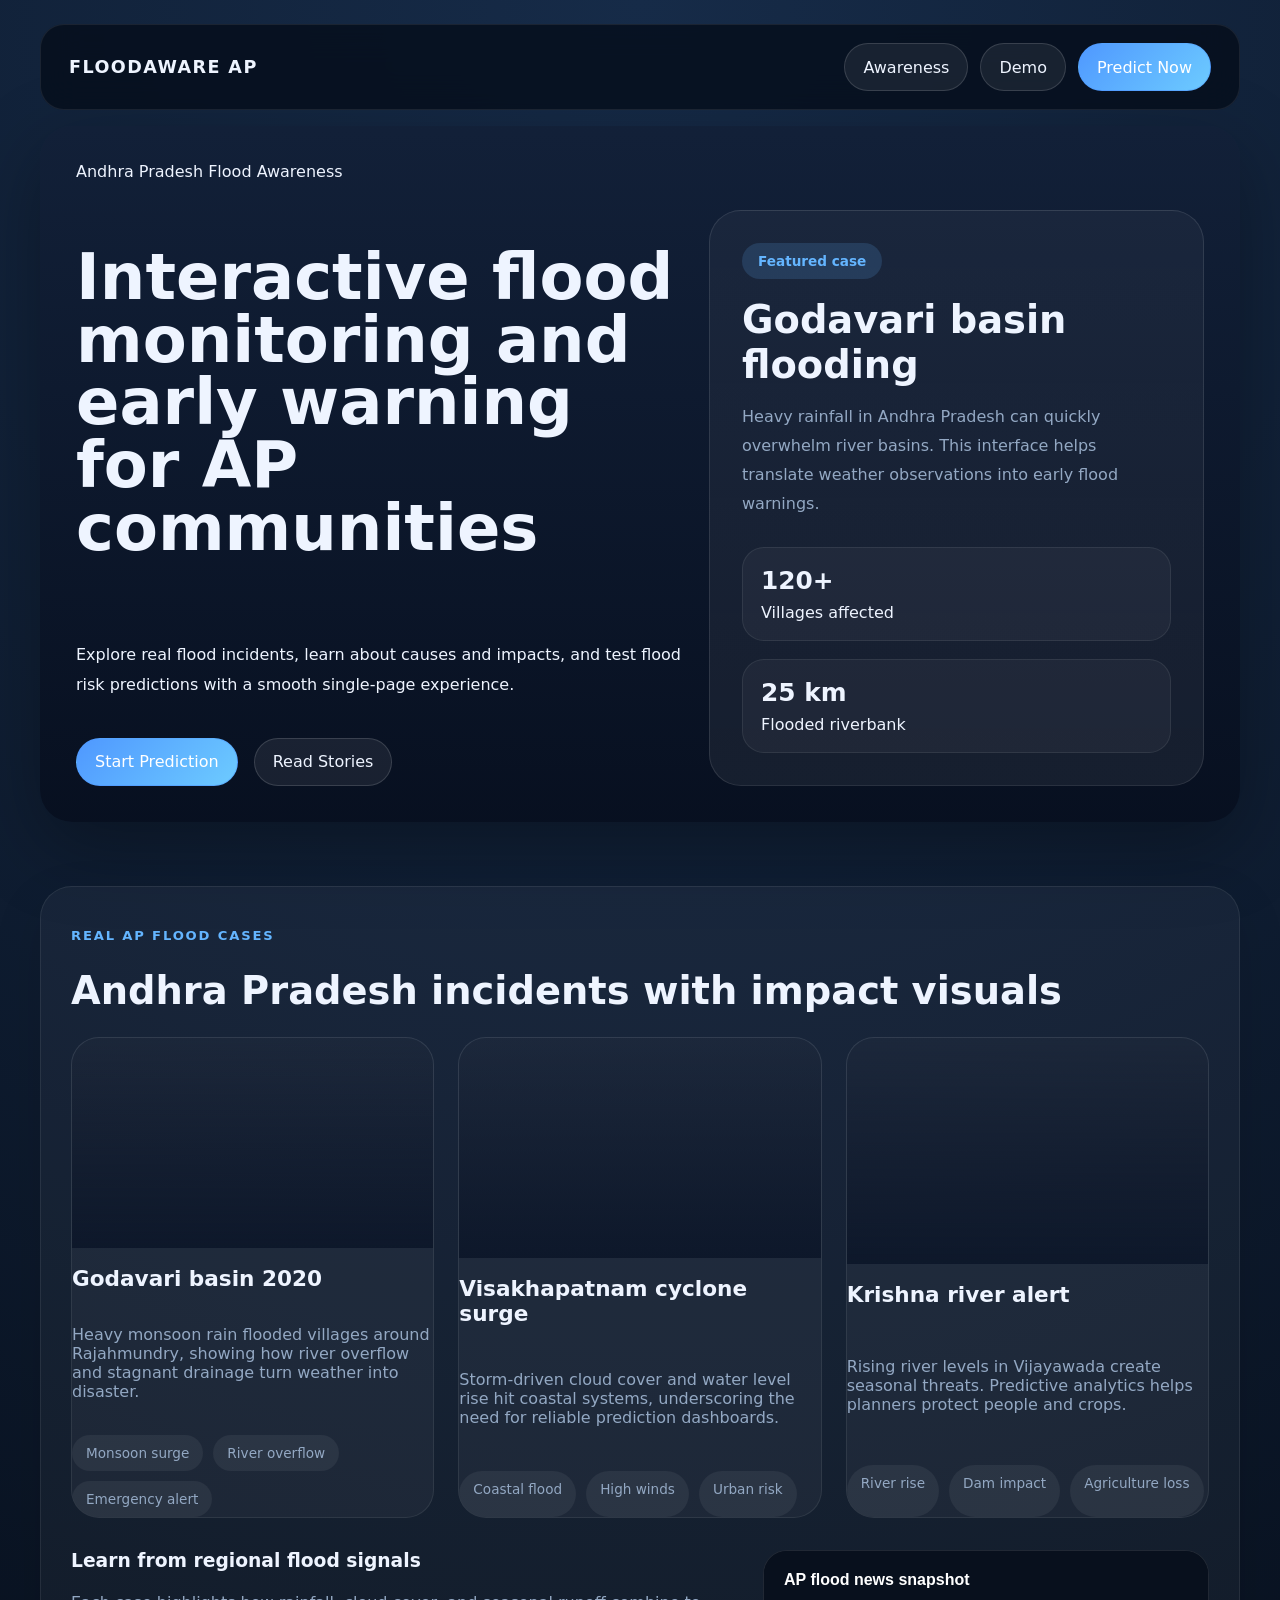
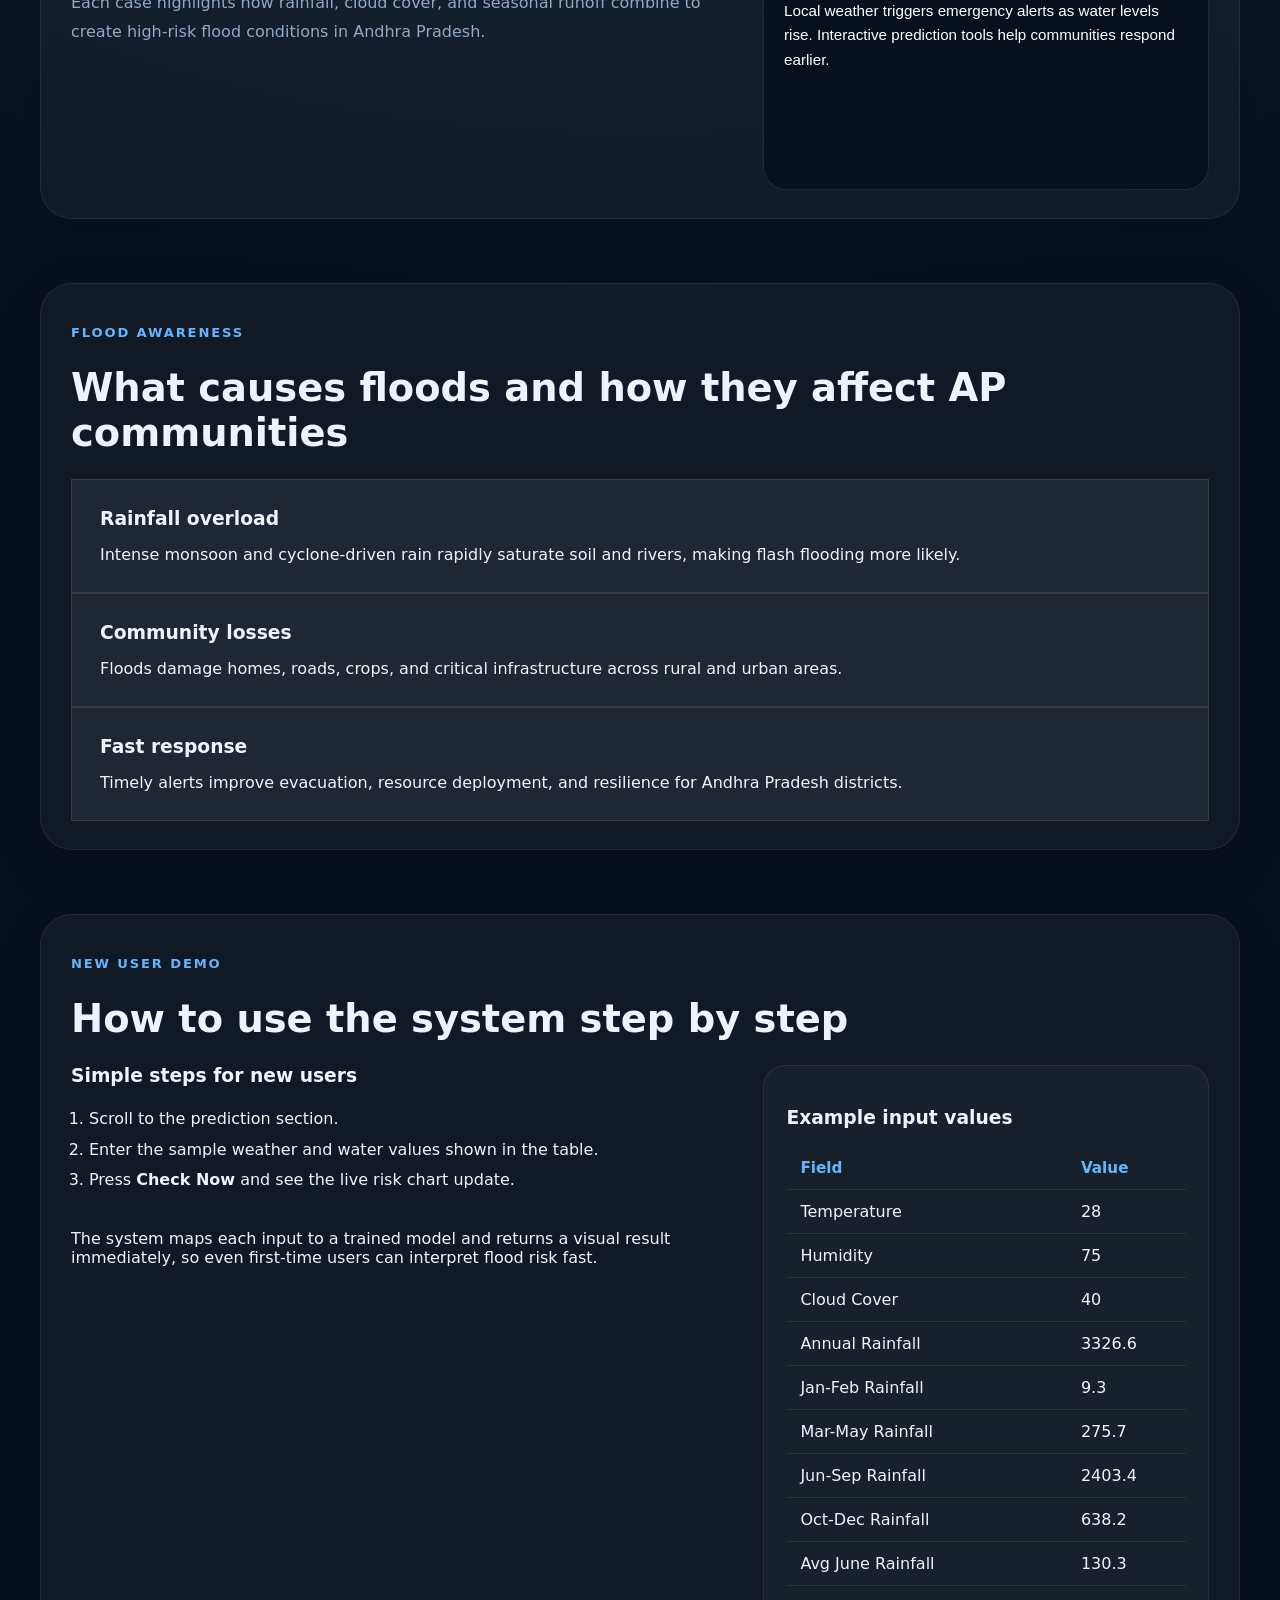
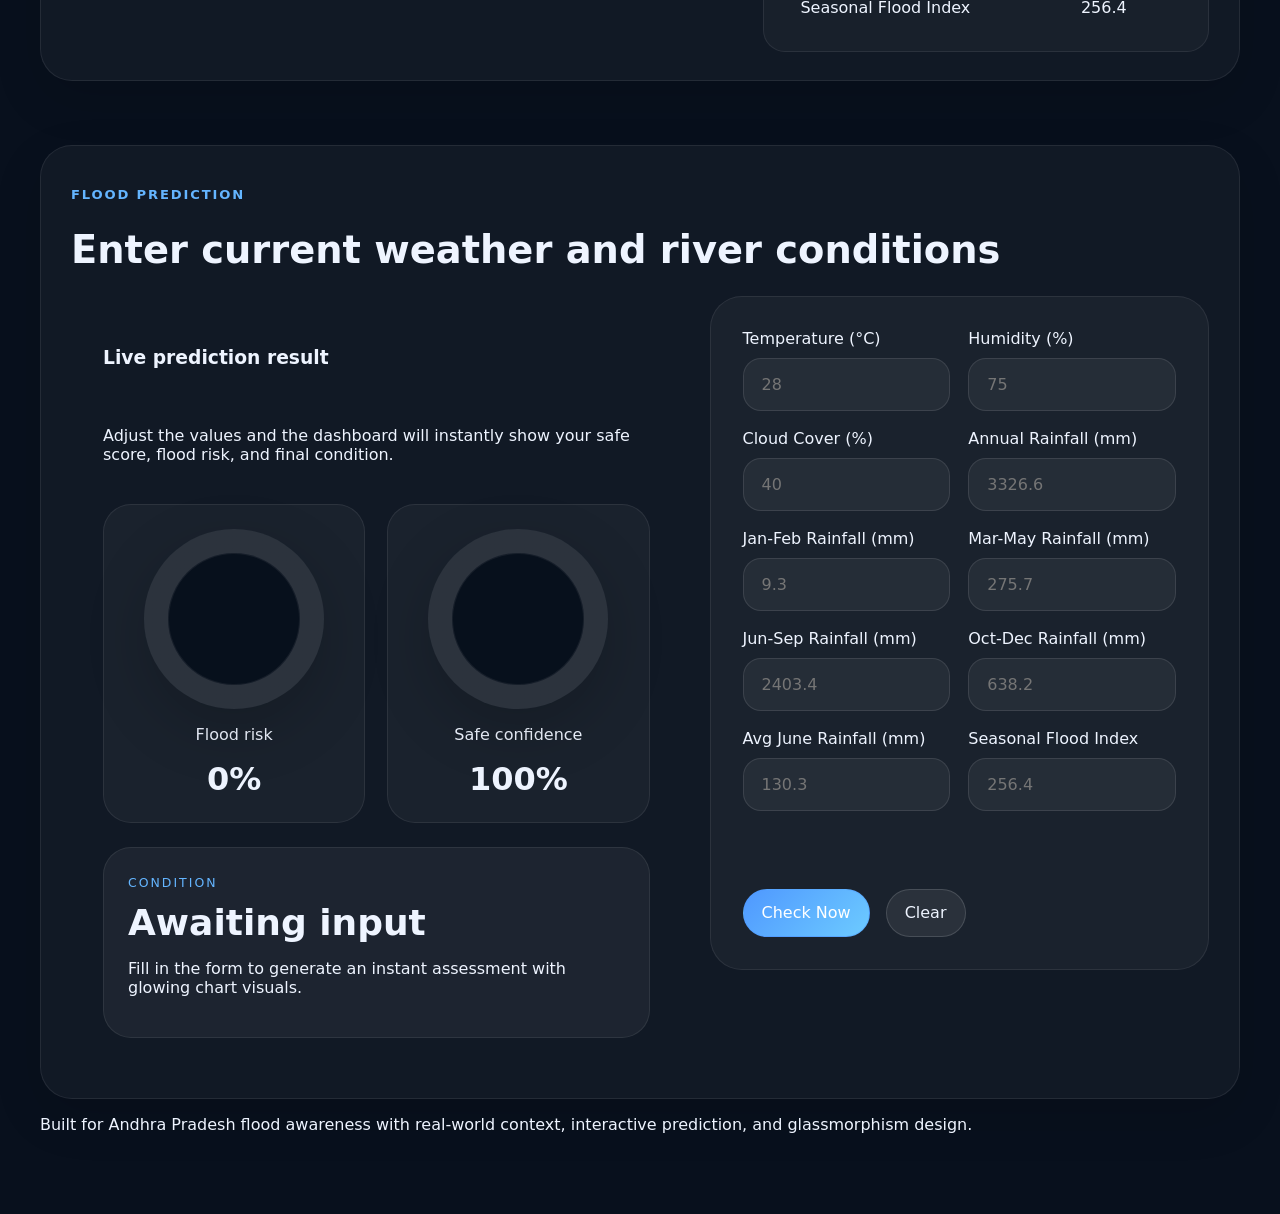
==== templates/home.html @ c5e29a89 "first commit" ====
<!DOCTYPE html>
<html lang="en">
<head>
  <meta charset="UTF-8">
  <meta name="viewport" content="width=device-width, initial-scale=1.0">
  <title>FloodAware AP — Interactive Flood Prediction</title>
  <link rel="stylesheet" href="/static/main.css">
</head>
<body>
  <div class="page-shell single-page">
    <nav class="top-nav">
      <div class="brand">FloodAware AP</div>
      <div class="nav-actions">
        <button class="btn btn-secondary nav-btn" data-target="awareness">Awareness</button>
        <button class="btn btn-secondary nav-btn" data-target="demo">Demo</button>
        <button class="btn btn-primary nav-btn" data-target="prediction">Predict Now</button>
      </div>
    </nav>

    <header class="hero-section">
      <div class="hero-copy">
        <span class="eyebrow">Andhra Pradesh Flood Awareness</span>
        <h1>Interactive flood monitoring and early warning for AP communities</h1>
        <p>Explore real flood incidents, learn about causes and impacts, and test flood risk predictions with a smooth single-page experience.</p>
        <div class="hero-actions">
          <button class="btn btn-primary nav-btn" data-target="prediction">Start Prediction</button>
          <button class="btn btn-secondary nav-btn" data-target="awareness">Read Stories</button>
        </div>
      </div>
      <div class="hero-visual">
        <div class="hero-banner">
          <div class="hero-tag">Featured case</div>
          <h2>Godavari basin flooding</h2>
          <p>Heavy rainfall in Andhra Pradesh can quickly overwhelm river basins. This interface helps translate weather observations into early flood warnings.</p>
          <div class="hero-stats">
            <div><strong>120+</strong><span>Villages affected</span></div>
            <div><strong>25 km</strong><span>Flooded riverbank</span></div>
          </div>
        </div>
      </div>
    </header>

    <section class="section story-section" id="awareness">
      <div class="section-head">
        <p class="section-label">Real AP Flood Cases</p>
        <h2>Andhra Pradesh incidents with impact visuals</h2>
      </div>
      <div class="story-slider">
        <article class="story-card reveal-card">
          <div class="story-hero story-hero-1"></div>
          <h3>Godavari basin 2020</h3>
          <p>Heavy monsoon rain flooded villages around Rajahmundry, showing how river overflow and stagnant drainage turn weather into disaster.</p>
          <div class="story-meta"><span>Monsoon surge</span><span>River overflow</span><span>Emergency alert</span></div>
        </article>
        <article class="story-card reveal-card">
          <div class="story-hero story-hero-2"></div>
          <h3>Visakhapatnam cyclone surge</h3>
          <p>Storm-driven cloud cover and water level rise hit coastal systems, underscoring the need for reliable prediction dashboards.</p>
          <div class="story-meta"><span>Coastal flood</span><span>High winds</span><span>Urban risk</span></div>
        </article>
        <article class="story-card reveal-card">
          <div class="story-hero story-hero-3"></div>
          <h3>Krishna river alert</h3>
          <p>Rising river levels in Vijayawada create seasonal threats. Predictive analytics helps planners protect people and crops.</p>
          <div class="story-meta"><span>River rise</span><span>Dam impact</span><span>Agriculture loss</span></div>
        </article>
      </div>
      <div class="media-block reveal-card">
        <div class="media-copy">
          <h3>Learn from regional flood signals</h3>
          <p>Each case highlights how rainfall, cloud cover, and seasonal runoff combine to create high-risk flood conditions in Andhra Pradesh.</p>
        </div>
        <iframe srcdoc="<style>body{margin:0;font-family:sans-serif;background:#08101d;color:#fff;padding:20px;}h4{margin:0 0 10px;font-size:1rem;}p{margin:0;line-height:1.6;font-size:0.95rem;}</style><h4>AP flood news snapshot</h4><p>Local weather triggers emergency alerts as water levels rise. Interactive prediction tools help communities respond earlier.</p>" title="AP flood news" loading="lazy"></iframe>
      </div>
    </section>

    <section class="section awareness-panel reveal-card">
      <div class="section-head">
        <p class="section-label">Flood awareness</p>
        <h2>What causes floods and how they affect AP communities</h2>
      </div>
      <div class="grid-3">
        <article class="feature-card">
          <h3>Rainfall overload</h3>
          <p>Intense monsoon and cyclone-driven rain rapidly saturate soil and rivers, making flash flooding more likely.</p>
        </article>
        <article class="feature-card">
          <h3>Community losses</h3>
          <p>Floods damage homes, roads, crops, and critical infrastructure across rural and urban areas.</p>
        </article>
        <article class="feature-card">
          <h3>Fast response</h3>
          <p>Timely alerts improve evacuation, resource deployment, and resilience for Andhra Pradesh districts.</p>
        </article>
      </div>
    </section>

    <section class="section demo-section" id="demo">
      <div class="section-head">
        <p class="section-label">New user demo</p>
        <h2>How to use the system step by step</h2>
      </div>
      <div class="demo-grid reveal-card">
        <div class="demo-copy">
          <h3>Simple steps for new users</h3>
          <ol>
            <li>Scroll to the prediction section.</li>
            <li>Enter the sample weather and water values shown in the table.</li>
            <li>Press <strong>Check Now</strong> and see the live risk chart update.</li>
          </ol>
          <p>The system maps each input to a trained model and returns a visual result immediately, so even first-time users can interpret flood risk fast.</p>
        </div>
        <div class="demo-table-panel">
          <h3>Example input values</h3>
          <table class="demo-table">
            <thead>
              <tr><th>Field</th><th>Value</th></tr>
            </thead>
            <tbody>
              <tr><td>Temperature</td><td>28</td></tr>
              <tr><td>Humidity</td><td>75</td></tr>
              <tr><td>Cloud Cover</td><td>40</td></tr>
              <tr><td>Annual Rainfall</td><td>3326.6</td></tr>
              <tr><td>Jan-Feb Rainfall</td><td>9.3</td></tr>
              <tr><td>Mar-May Rainfall</td><td>275.7</td></tr>
              <tr><td>Jun-Sep Rainfall</td><td>2403.4</td></tr>
              <tr><td>Oct-Dec Rainfall</td><td>638.2</td></tr>
              <tr><td>Avg June Rainfall</td><td>130.3</td></tr>
              <tr><td>Seasonal Flood Index</td><td>256.4</td></tr>
            </tbody>
          </table>
        </div>
      </div>
    </section>

    <section class="section prediction-section" id="prediction">
      <div class="section-head">
        <p class="section-label">Flood prediction</p>
        <h2>Enter current weather and river conditions</h2>
      </div>
      <div class="predict-grid">
        <div class="predict-insight reveal-card">
          <h3>Live prediction result</h3>
          <p>Adjust the values and the dashboard will instantly show your safe score, flood risk, and final condition.</p>
          <div class="charts-grid">
            <div class="chart-card">
              <div class="chart-ring" id="riskChart" style="--percent:0; --color:#ff5e6c"></div>
              <span>Flood risk</span>
              <strong id="riskValue">0%</strong>
            </div>
            <div class="chart-card">
              <div class="chart-ring" id="safeChart" style="--percent:100; --color:#28c39b"></div>
              <span>Safe confidence</span>
              <strong id="safeValue">100%</strong>
            </div>
          </div>
          <div class="status-panel" id="predictionStatus">
            <span class="status-label">Condition</span>
            <strong>Awaiting input</strong>
            <p>Fill in the form to generate an instant assessment with glowing chart visuals.</p>
          </div>
        </div>

        <form class="predict-form reveal-card" id="predictionForm">
          <div class="field-grid">
            <label>
              <span>Temperature (°C)</span>
              <input type="number" step="any" name="Temp" placeholder="28" required>
            </label>
            <label>
              <span>Humidity (%)</span>
              <input type="number" step="any" name="Humidity" placeholder="75" required>
            </label>
            <label>
              <span>Cloud Cover (%)</span>
              <input type="number" step="any" name="Cloud Cover" placeholder="40" required>
            </label>
            <label>
              <span>Annual Rainfall (mm)</span>
              <input type="number" step="any" name="ANNUAL" placeholder="3326.6" required>
            </label>
            <label>
              <span>Jan-Feb Rainfall (mm)</span>
              <input type="number" step="any" name="Jan-Feb" placeholder="9.3" required>
            </label>
            <label>
              <span>Mar-May Rainfall (mm)</span>
              <input type="number" step="any" name="Mar-May" placeholder="275.7" required>
            </label>
            <label>
              <span>Jun-Sep Rainfall (mm)</span>
              <input type="number" step="any" name="Jun-Sep" placeholder="2403.4" required>
            </label>
            <label>
              <span>Oct-Dec Rainfall (mm)</span>
              <input type="number" step="any" name="Oct-Dec" placeholder="638.2" required>
            </label>
            <label>
              <span>Avg June Rainfall (mm)</span>
              <input type="number" step="any" name="avgjune" placeholder="130.3" required>
            </label>
            <label>
              <span>Seasonal Flood Index</span>
              <input type="number" step="any" name="sub" placeholder="256.4" required>
            </label>
          </div>
          <div id="formMessage" class="form-message"></div>
          <div class="form-actions">
            <button type="submit" class="btn btn-primary">Check Now</button>
            <button type="reset" class="btn btn-secondary">Clear</button>
          </div>
        </form>
      </div>
    </section>

    <footer class="footer-panel reveal-card">
      <p>Built for Andhra Pradesh flood awareness with real-world context, interactive prediction, and glassmorphism design.</p>
    </footer>
  </div>
  <script src="/static/main.js"></script>
</body>
</html>
---- static/main.css ----
:root {
  --bg: #08101d;
  --surface: rgba(15, 29, 54, 0.88);
  --surface-soft: rgba(23, 38, 63, 0.82);
  --blue: #64b5ff;
  --green: #28c39b;
  --orange: #ffab5a;
  --red: #ff5e6c;
  --text: #eef4ff;
  --muted: #93a8c3;
  --border: rgba(255, 255, 255, 0.12);
}

* {
  box-sizing: border-box;
}

body {
  margin: 0;
  min-height: 100vh;
  font-family: Inter, system-ui, -apple-system, BlinkMacSystemFont, "Segoe UI", sans-serif;
  color: var(--text);
  background: radial-gradient(circle at top, #162b48, #08101d 45%);
}

a {
  color: inherit;
  text-decoration: none;
}

button,
input {
  font: inherit;
}

.btn {
  display: inline-flex;
  align-items: center;
  justify-content: center;
  min-height: 48px;
  padding: 0 18px;
  border-radius: 999px;
  border: 1px solid transparent;
  color: var(--text);
  background: rgba(255,255,255,0.08);
  cursor: pointer;
  transition: transform 0.2s ease, background 0.25s ease, border-color 0.25s ease;
}

.btn:hover {
  transform: translateY(-1px);
  background: rgba(255,255,255,0.12);
}

.btn-primary {
  background: linear-gradient(135deg, #4f98ff, #6dcbff);
  border-color: rgba(79, 152, 255, 0.45);
  color: #fff;
}

.btn-secondary {
  background: rgba(255,255,255,0.07);
  border-color: rgba(255,255,255,0.14);
}

.page-shell {
  width: min(1200px, calc(100% - 40px));
  margin: 0 auto;
  padding: 24px 0 64px;
}

.top-nav {
  position: sticky;
  top: 0;
  z-index: 20;
  display: flex;
  justify-content: space-between;
  gap: 20px;
  align-items: center;
  padding: 18px 28px;
  margin-bottom: 16px;
  backdrop-filter: blur(18px);
  background: rgba(6, 14, 27, 0.82);
  border: 1px solid rgba(255, 255, 255, 0.08);
  border-radius: 24px;
}

.brand {
  font-size: 1.1rem;
  font-weight: 700;
  letter-spacing: 0.08em;
  text-transform: uppercase;
}

.nav-actions {
  display: flex;
  flex-wrap: wrap;
  align-items: center;
  gap: 12px;
}

.hero-section {
  display: grid;
  grid-template-columns: 1.1fr 0.9fr;
  gap: 28px;
  align-items: stretch;
  min-height: 520px;
  padding: 36px;
  border-radius: 32px;
  background: linear-gradient(180deg, rgba(18, 32, 56, 0.98), rgba(7, 15, 31, 0.95));
  box-shadow: 0 24px 80px rgba(0, 0, 0, 0.32);
  overflow: hidden;
}

.hero-copy {
  display: grid;
  gap: 22px;
}

.hero-copy h1 {
  font-size: clamp(2.8rem, 5vw, 4.4rem);
  line-height: 0.98;
}

.hero-copy p {
  max-width: 680px;
  font-size: 1rem;
  line-height: 1.85;
}

.hero-actions {
  display: flex;
  flex-wrap: wrap;
  gap: 16px;
}

.hero-visual {
  display: flex;
  align-items: flex-end;
  justify-content: flex-end;
}

.hero-banner {
  width: 100%;
  min-height: 420px;
  border-radius: 32px;
  padding: 32px;
  background: linear-gradient(180deg, rgba(255,255,255,0.04), rgba(255,255,255,0.06));
  border: 1px solid rgba(255,255,255,0.1);
  position: relative;
  overflow: hidden;
}

.hero-tag {
  display: inline-flex;
  padding: 10px 16px;
  border-radius: 999px;
  background: rgba(100,181,255,0.16);
  color: var(--blue);
  font-size: 0.85rem;
  font-weight: 700;
  margin-bottom: 18px;
}

.hero-banner h2 {
  margin: 0 0 14px;
  font-size: clamp(1.85rem, 3vw, 2.6rem);
}

.hero-banner p {
  color: var(--muted);
  line-height: 1.8;
}

.hero-stats {
  display: grid;
  gap: 18px;
  margin-top: 28px;
}

.hero-stats div {
  display: grid;
  gap: 8px;
  padding: 18px;
  border-radius: 22px;
  background: rgba(255,255,255,0.04);
  border: 1px solid rgba(255,255,255,0.08);
}

.hero-stats strong {
  font-size: 1.55rem;
}

.section {
  margin-top: 64px;
}

.section-head {
  display: grid;
  gap: 12px;
  margin-bottom: 24px;
}

.section-label {
  color: var(--blue);
  font-weight: 700;
  letter-spacing: 0.14em;
  text-transform: uppercase;
  font-size: 0.82rem;
}

.section h2 {
  margin: 0;
  font-size: clamp(2rem, 3vw, 3rem);
}

.story-section,
.awareness-panel,
.demo-section,
.prediction-section {
  padding: 28px 30px;
  border-radius: 32px;
  background: rgba(255,255,255,0.04);
  border: 1px solid rgba(255,255,255,0.08);
  box-shadow: 0 18px 50px rgba(0, 0, 0, 0.12);
}

.story-slider {
  display: grid;
  grid-template-columns: repeat(3, minmax(280px, 1fr));
  gap: 24px;
}

.story-card {
  border-radius: 28px;
  overflow: hidden;
  background: rgba(255,255,255,0.04);
  border: 1px solid rgba(255,255,255,0.08);
  display: grid;
  gap: 18px;
  min-height: 410px;
}

.story-hero {
  min-height: 210px;
  background-size: cover;
  background-position: center;
}

.story-hero-1 { background: linear-gradient(180deg, rgba(9, 19, 38, 0.2), rgba(9, 19, 38, 0.8)), url('https://images.unsplash.com/photo-1506719040630-3a0ba9b64c18?auto=format&fit=crop&w=900&q=80'); }
.story-hero-2 { background: linear-gradient(180deg, rgba(9, 19, 38, 0.2), rgba(9, 19, 38, 0.8)), url('https://images.unsplash.com/photo-1506744038136-46273834b3fb?auto=format&fit=crop&w=900&q=80'); }
.story-hero-3 { background: linear-gradient(180deg, rgba(9, 19, 38, 0.2), rgba(9, 19, 38, 0.8)), url('https://images.unsplash.com/photo-1508614588405-96e517fe1d68?auto=format&fit=crop&w=900&q=80'); }

.story-card h3 {
  margin: 0;
  font-size: 1.35rem;
}

.story-card p,
.story-card span {
  color: var(--muted);
}

.story-meta {
  display: flex;
  flex-wrap: wrap;
  gap: 10px;
}

.story-meta span {
  padding: 10px 14px;
  border-radius: 999px;
  background: rgba(255,255,255,0.06);
  font-size: 0.85rem;
}

.media-block {
  display: grid;
  grid-template-columns: 1.2fr 0.8fr;
  gap: 24px;
  margin-top: 32px;
}

.media-copy h3 {
  margin-top: 0;
}

.media-copy p {
  color: var(--muted);
  line-height: 1.8;
}

.media-block iframe {
  width: 100%;
  min-height: 240px;
  border: 1px solid rgba(255,255,255,0.1);
  border-radius: 24px;
  background: #08101d;
}

.awareness-panel .grid-3 {
  grid-template-columns: repeat(3, minmax(220px, 1fr));
}

.feature-card {
  background: rgba(255,255,255,0.06);
  border: 1px solid rgba(255,255,255,0.1);
  padding: 28px;
}

.feature-card h3 {
  margin: 0 0 16px;
}

.feature-card p {
  margin: 0;
}

.demo-grid {
  display: grid;
  grid-template-columns: 1.1fr 0.9fr;
  gap: 24px;
  align-items: start;
}

.demo-copy {
  display: grid;
  gap: 18px;
}

.demo-copy h3 {
  margin: 0;
}

.demo-copy ol {
  margin: 0;
  padding-left: 18px;
  color: var(--text);
  line-height: 1.9;
}

.demo-table-panel {
  padding: 26px;
  background: rgba(255,255,255,0.04);
  border: 1px solid rgba(255,255,255,0.08);
  border-radius: 28px;
}

.demo-table {
  width: 100%;
  border-collapse: collapse;
  margin-top: 18px;
}

.demo-table th,
.demo-table td {
  padding: 14px 16px;
  border-bottom: 1px solid rgba(255,255,255,0.08);
}

.demo-table th {
  color: var(--blue);
  font-size: 0.95rem;
}

.demo-table td {
  color: var(--text);
}

.predict-grid {
  display: grid;
  grid-template-columns: 1.1fr 0.9fr;
  gap: 28px;
  align-items: start;
}

.predict-insight {
  padding: 32px;
  display: grid;
  gap: 24px;
}

.charts-grid {
  display: grid;
  grid-template-columns: repeat(2, minmax(0, 1fr));
  gap: 22px;
}

.chart-card {
  display: grid;
  gap: 16px;
  padding: 24px;
  border-radius: 28px;
  background: rgba(255,255,255,0.04);
  border: 1px solid rgba(255,255,255,0.08);
  text-align: center;
}

.chart-ring {
  width: 180px;
  height: 180px;
  margin: 0 auto;
  border-radius: 50%;
  background: conic-gradient(var(--color) 0deg, rgba(255,255,255,0.08) 0deg);
  position: relative;
  box-shadow: 0 20px 60px rgba(0, 0, 0, 0.18);
  transition: background 0.8s ease;
}

.chart-ring::before {
  content: '';
  position: absolute;
  inset: 24px;
  background: rgba(6, 14, 27, 0.95);
  border-radius: 50%;
  box-shadow: inset 0 0 0 1px rgba(255,255,255,0.06);
}

.chart-card strong {
  font-size: 2rem;
}

.status-panel {
  border-radius: 28px;
  padding: 24px;
  background: rgba(255,255,255,0.05);
  border: 1px solid rgba(255,255,255,0.08);
}

.status-label {
  display: inline-flex;
  margin-bottom: 12px;
  text-transform: uppercase;
  letter-spacing: 0.16em;
  font-size: 0.78rem;
  color: var(--blue);
}

.status-panel strong {
  display: block;
  font-size: 2.25rem;
  margin-bottom: 12px;
}

.predict-form {
  display: grid;
  gap: 20px;
  padding: 32px;
  border-radius: 32px;
  background: rgba(255,255,255,0.04);
  border: 1px solid rgba(255,255,255,0.08);
}

.field-grid {
  display: grid;
  grid-template-columns: repeat(2, minmax(0, 1fr));
  gap: 18px;
}

.predict-form label {
  display: grid;
  gap: 10px;
}

.predict-form input {
  width: 100%;
  border-radius: 18px;
  border: 1px solid rgba(255,255,255,0.1);
  background: rgba(255,255,255,0.05);
  color: var(--text);
  padding: 16px 18px;
}

.form-message {
  min-height: 38px;
  color: var(--orange);
}

.form-actions {
  display: flex;
  flex-wrap: wrap;
  gap: 16px;
}

.reveal-card {
  opacity: 0;
  transform: translateY(26px);
  transition: opacity 0.9s ease, transform 0.9s ease;
}

.reveal-card.visible {
  opacity: 1;
  transform: translateY(0);
}

@media (max-width: 1120px) {
  .hero-section,
  .demo-grid,
  .predict-grid,
  .media-block {
    grid-template-columns: 1fr;
  }

  .hero-visual {
    align-items: center;
  }
}

@media (max-width: 760px) {
  .page-shell {
    width: calc(100% - 24px);
    padding-top: 18px;
  }

  .top-nav {
    flex-direction: column;
    align-items: stretch;
  }

  .story-slider,
  .charts-grid,
  .field-grid {
    grid-template-columns: 1fr;
  }

  .chart-ring {
    width: 150px;
    height: 150px;
  }
}

.demo-panel {
  margin-top: 36px;
}

.demo-grid {
  display: grid;
  gap: 24px;
  grid-template-columns: 1.2fr 0.8fr;
}

.demo-copy h3 {
  margin-top: 0;
}

.guide-list {
  margin: 20px 0 0;
  padding-left: 20px;
  color: var(--text);
  line-height: 1.8;
}

.demo-table-panel {
  background: rgba(255,255,255,0.03);
  border: 1px solid rgba(255,255,255,0.08);
  border-radius: 22px;
  padding: 22px;
}

.demo-table {
  width: 100%;
  border-collapse: collapse;
  margin-top: 18px;
}

.demo-table th,
.demo-table td {
  padding: 12px 14px;
  border-bottom: 1px solid rgba(255,255,255,0.08);
  text-align: left;
}

.demo-table th {
  color: var(--blue);
  font-size: 0.95rem;
}

.demo-table td {
  color: var(--text);
}

.demo-table tr:last-child td {
  border-bottom: none;
}

@media (max-width: 960px) {
  .demo-grid {
    grid-template-columns: 1fr;
  }
}
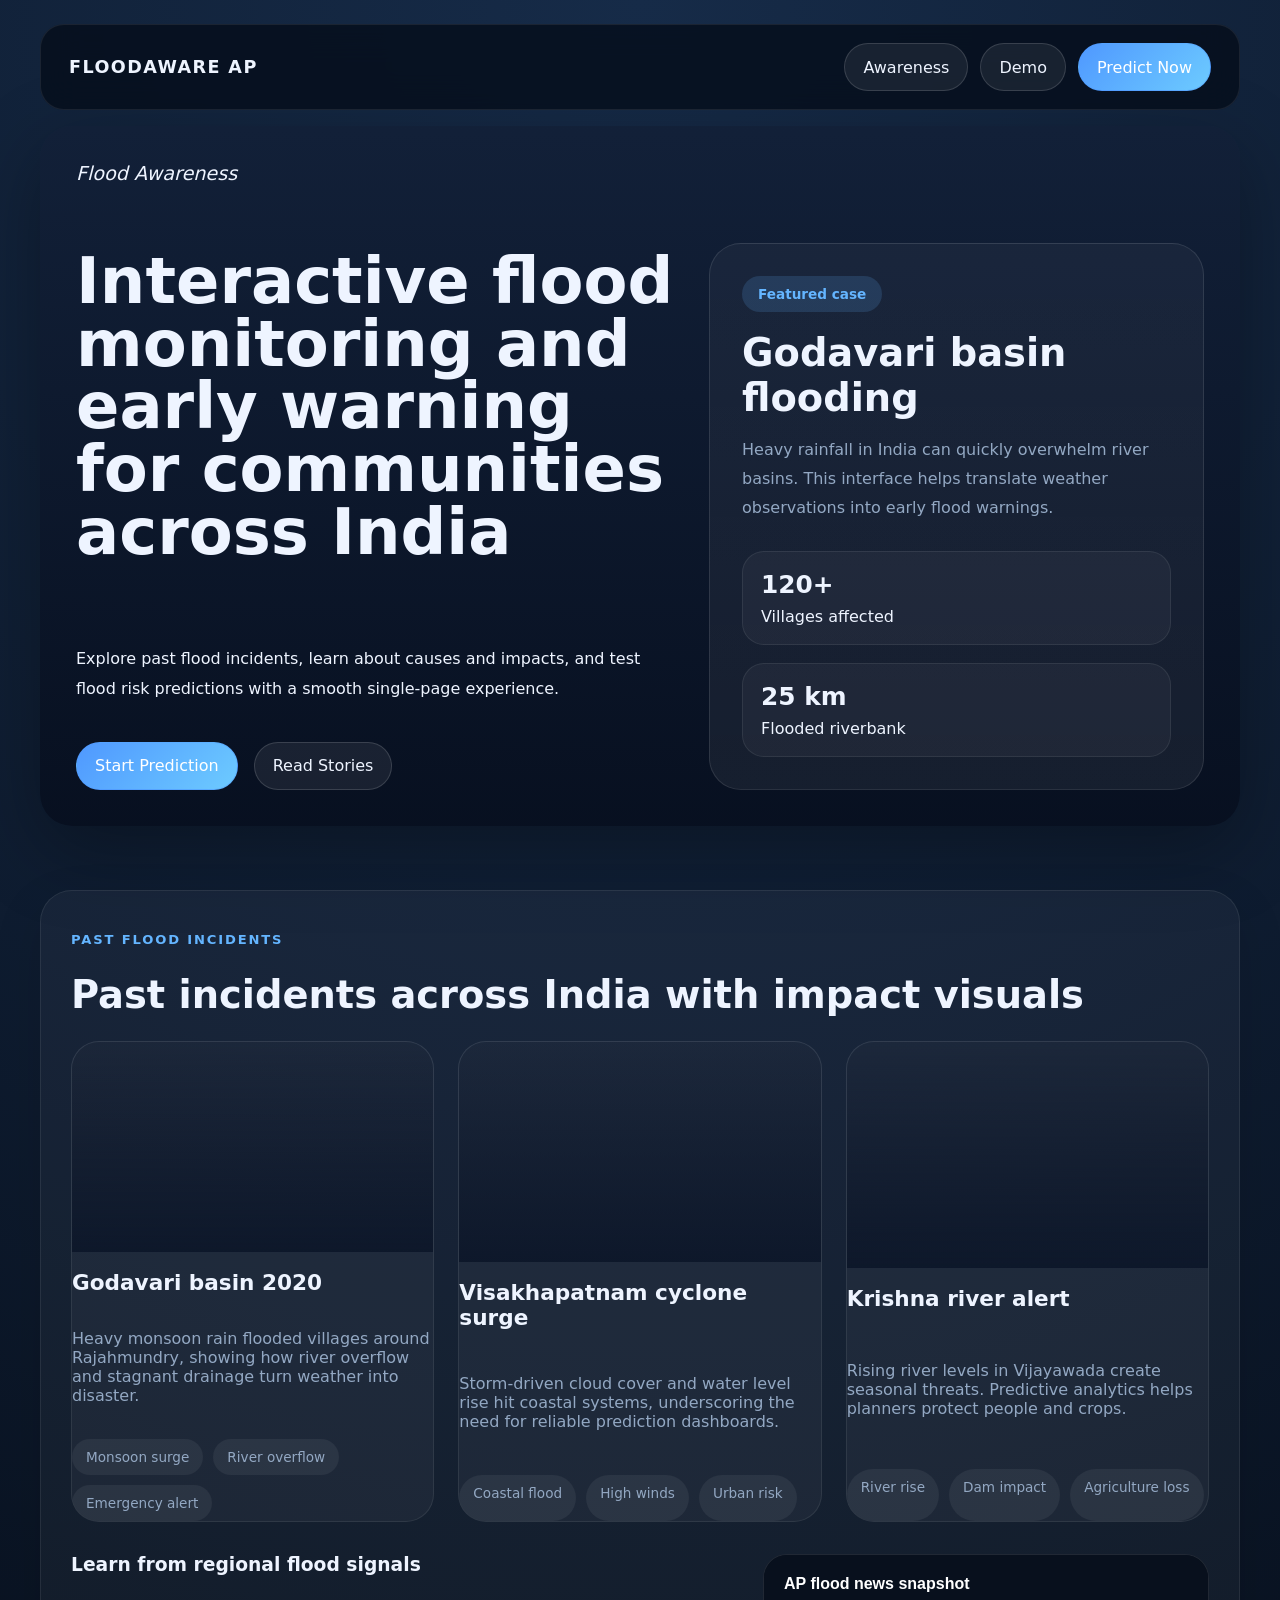
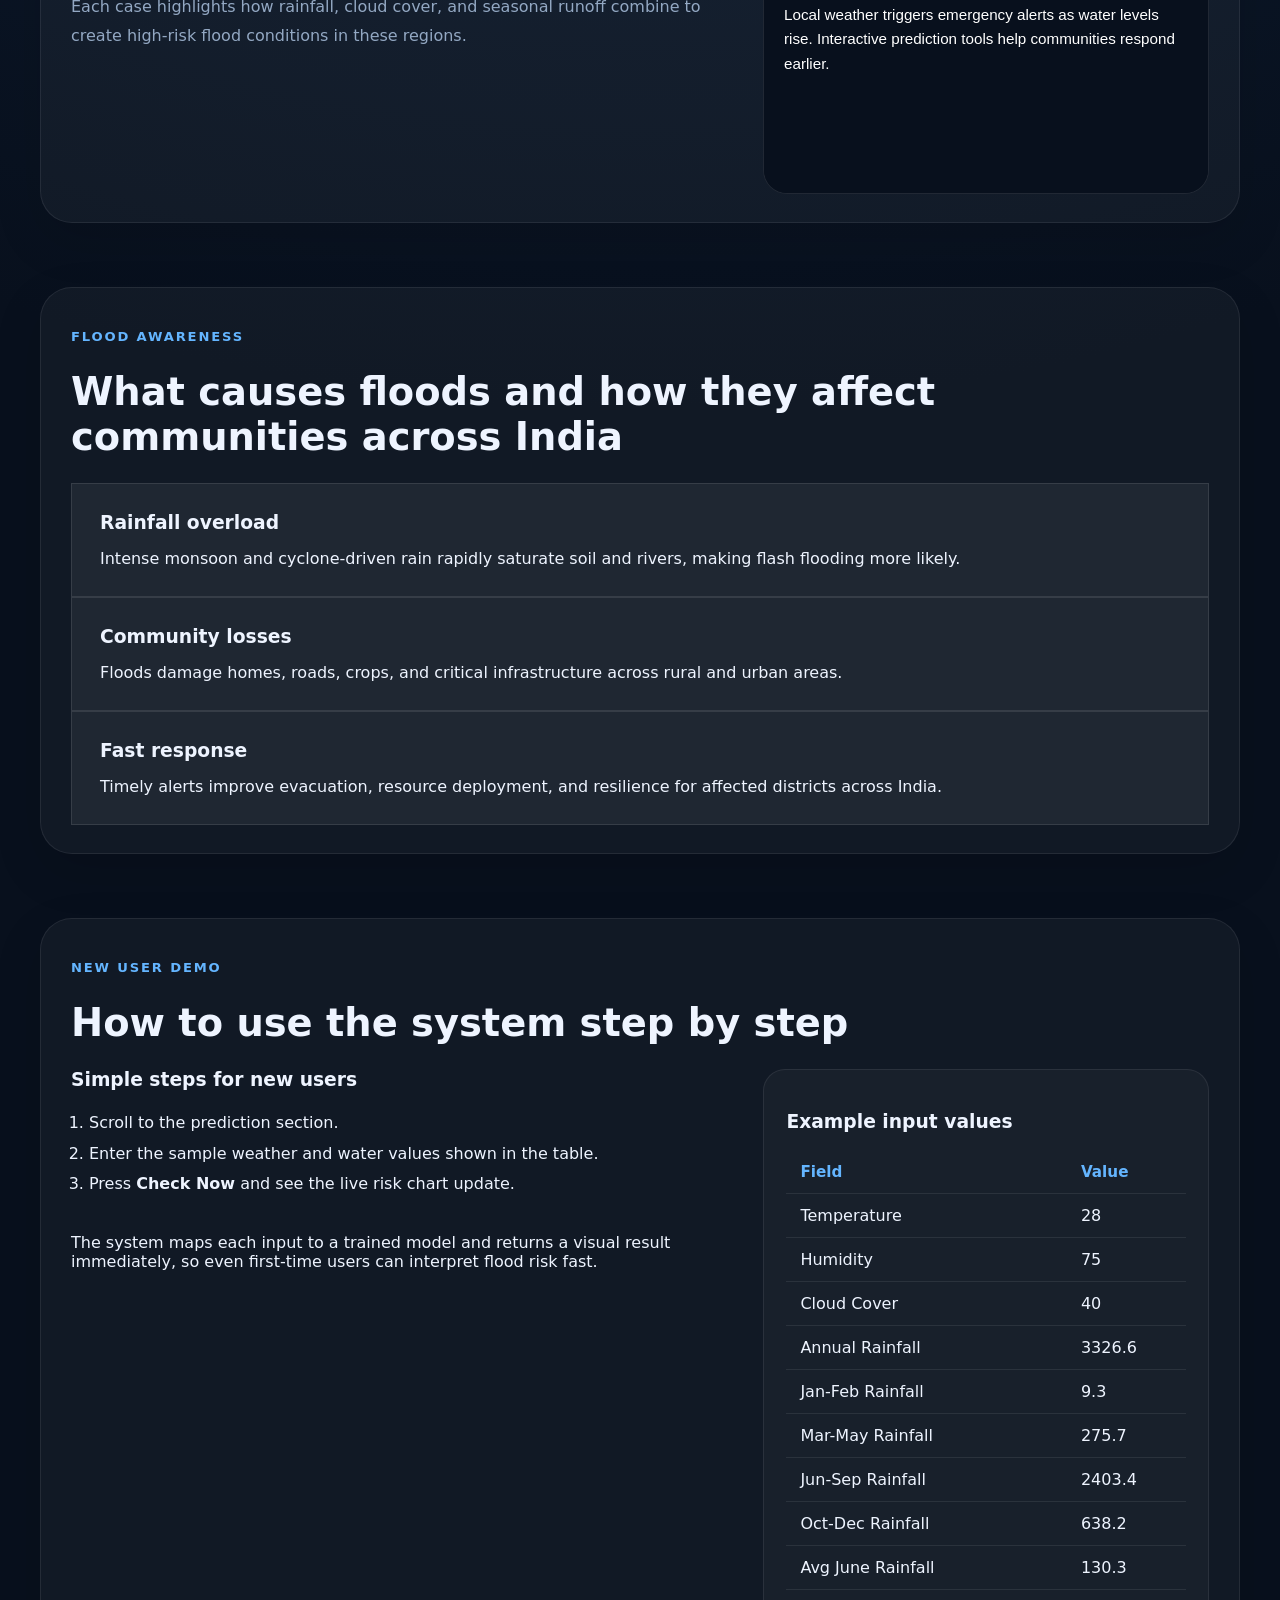
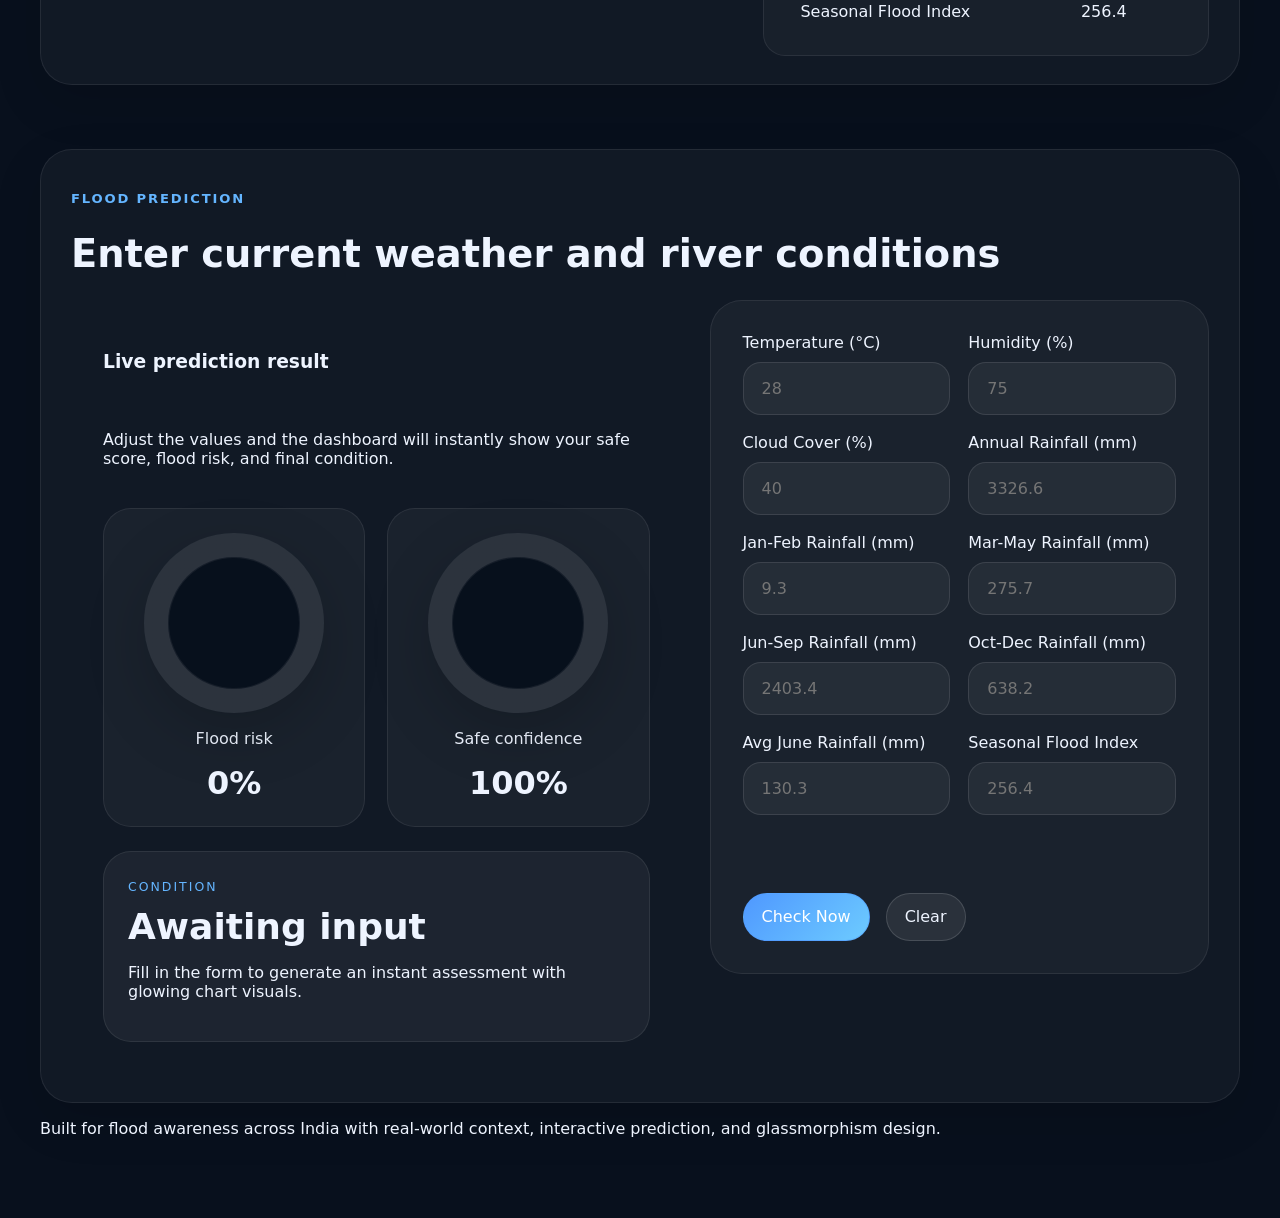
==== commit 2bfdd2f9: "first commit" ====
--- a/templates/home.html
+++ b/templates/home.html
@@ -3,12 +3,14 @@
 <head>
   <meta charset="UTF-8">
   <meta name="viewport" content="width=device-width, initial-scale=1.0">
+
   <title>FloodAware AP — Interactive Flood Prediction</title>
   <link rel="stylesheet" href="/static/main.css">
 </head>
 <body>
   <div class="page-shell single-page">
     <nav class="top-nav">
+
       <div class="brand">FloodAware AP</div>
       <div class="nav-actions">
         <button class="btn btn-secondary nav-btn" data-target="awareness">Awareness</button>
@@ -19,9 +21,9 @@
 
     <header class="hero-section">
       <div class="hero-copy">
-        <span class="eyebrow">Andhra Pradesh Flood Awareness</span>
-        <h1>Interactive flood monitoring and early warning for AP communities</h1>
-        <p>Explore real flood incidents, learn about causes and impacts, and test flood risk predictions with a smooth single-page experience.</p>
+        <span class="eyebrow" style="font-size: larger; font-style: oblique;">Flood Awareness</span>
+        <h1>Interactive flood monitoring and early warning for communities across India</h1>
+        <p>Explore past flood incidents, learn about causes and impacts, and test flood risk predictions with a smooth single-page experience.</p>
         <div class="hero-actions">
           <button class="btn btn-primary nav-btn" data-target="prediction">Start Prediction</button>
           <button class="btn btn-secondary nav-btn" data-target="awareness">Read Stories</button>
@@ -31,7 +33,7 @@
         <div class="hero-banner">
           <div class="hero-tag">Featured case</div>
           <h2>Godavari basin flooding</h2>
-          <p>Heavy rainfall in Andhra Pradesh can quickly overwhelm river basins. This interface helps translate weather observations into early flood warnings.</p>
+          <p>Heavy rainfall in India can quickly overwhelm river basins. This interface helps translate weather observations into early flood warnings.</p>
           <div class="hero-stats">
             <div><strong>120+</strong><span>Villages affected</span></div>
             <div><strong>25 km</strong><span>Flooded riverbank</span></div>
@@ -42,8 +44,8 @@
 
     <section class="section story-section" id="awareness">
       <div class="section-head">
-        <p class="section-label">Real AP Flood Cases</p>
-        <h2>Andhra Pradesh incidents with impact visuals</h2>
+        <p class="section-label">Past Flood Incidents</p>
+        <h2>Past incidents across India with impact visuals</h2>
       </div>
       <div class="story-slider">
         <article class="story-card reveal-card">
@@ -68,7 +70,8 @@
       <div class="media-block reveal-card">
         <div class="media-copy">
           <h3>Learn from regional flood signals</h3>
-          <p>Each case highlights how rainfall, cloud cover, and seasonal runoff combine to create high-risk flood conditions in Andhra Pradesh.</p>
+
+          <p>Each case highlights how rainfall, cloud cover, and seasonal runoff combine to create high-risk flood conditions in these regions.</p>
         </div>
         <iframe srcdoc="<style>body{margin:0;font-family:sans-serif;background:#08101d;color:#fff;padding:20px;}h4{margin:0 0 10px;font-size:1rem;}p{margin:0;line-height:1.6;font-size:0.95rem;}</style><h4>AP flood news snapshot</h4><p>Local weather triggers emergency alerts as water levels rise. Interactive prediction tools help communities respond earlier.</p>" title="AP flood news" loading="lazy"></iframe>
       </div>
@@ -77,7 +80,7 @@
     <section class="section awareness-panel reveal-card">
       <div class="section-head">
         <p class="section-label">Flood awareness</p>
-        <h2>What causes floods and how they affect AP communities</h2>
+        <h2>What causes floods and how they affect communities across India</h2>
       </div>
       <div class="grid-3">
         <article class="feature-card">
@@ -90,7 +93,7 @@
         </article>
         <article class="feature-card">
           <h3>Fast response</h3>
-          <p>Timely alerts improve evacuation, resource deployment, and resilience for Andhra Pradesh districts.</p>
+          <p>Timely alerts improve evacuation, resource deployment, and resilience for affected districts across India.</p>
         </article>
       </div>
     </section>
@@ -214,7 +217,7 @@
     </section>
 
     <footer class="footer-panel reveal-card">
-      <p>Built for Andhra Pradesh flood awareness with real-world context, interactive prediction, and glassmorphism design.</p>
+      <p>Built for flood awareness across India with real-world context, interactive prediction, and glassmorphism design.</p>
     </footer>
   </div>
   <script src="/static/main.js"></script>
